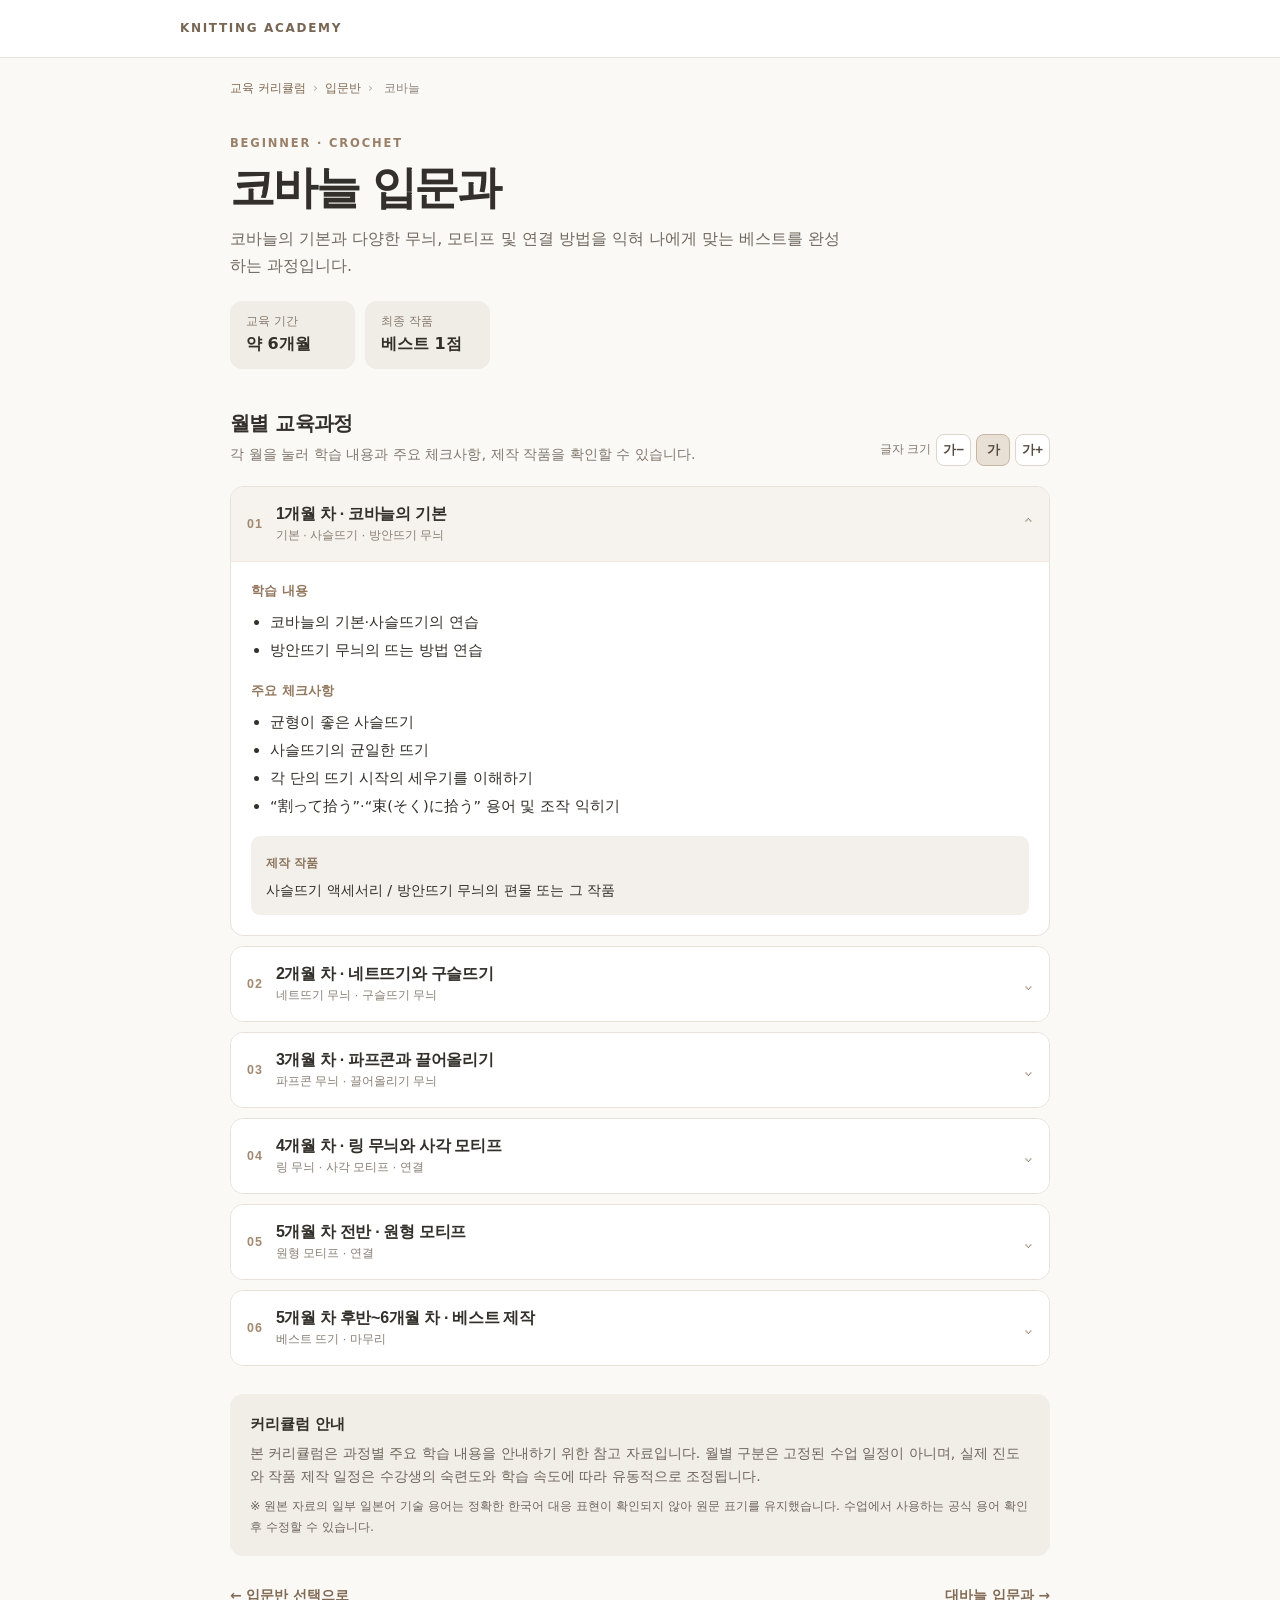
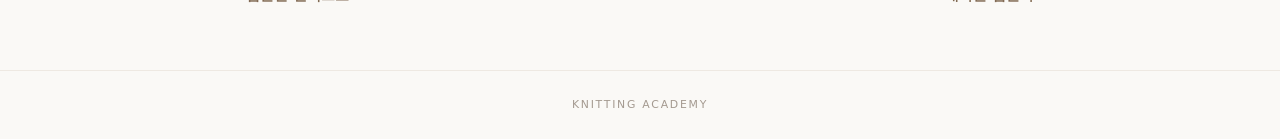
==== curriculum/beginner/crochet/index.html @ 8a8c35e0 "Add files via upload" ====
<!doctype html>
<html lang="ko"><head><meta charset="utf-8"><meta name="viewport" content="width=device-width,initial-scale=1"><title>코바늘 입문과 | 니팅 아카데미</title><link rel="stylesheet" href="../../../assets/style.css"><script defer src="../../../assets/course.js"></script></head>
<body><header class="site-head"><a class="brand" href="../../../index.html">KNITTING ACADEMY</a></header><main class="wrap">
<nav class="crumb"><a href="../../../index.html">교육 커리큘럼</a><span>›</span><a href="../index.html">입문반</a><span>›</span> 코바늘</nav>
<section class="hero compact"><p class="eyebrow">BEGINNER · CROCHET</p><h1>코바늘 입문과</h1><p class="lead">코바늘의 기본과 다양한 무늬, 모티프 및 연결 방법을 익혀 나에게 맞는 베스트를 완성하는 과정입니다.</p><div class="facts"><div><small>교육 기간</small><strong>약 6개월</strong></div><div><small>최종 작품</small><strong>베스트 1점</strong></div></div></section>
<section class="intro course-intro"><div><h2>월별 교육과정</h2><p>각 월을 눌러 학습 내용과 주요 체크사항, 제작 작품을 확인할 수 있습니다.</p></div><div class="font-tools" aria-label="글자 크기 조절"><span>글자 크기</span><button data-font="small" aria-label="글자 작게">가−</button><button data-font="normal" class="selected" aria-label="글자 보통">가</button><button data-font="large" aria-label="글자 크게">가+</button></div></section>
<div id="course-list" class="course-list">
<article class="month open"><button class="month-toggle" aria-expanded="true"><span class="month-no">01</span><span class="month-heading"><strong>1개월 차 · 코바늘의 기본</strong><small>기본 · 사슬뜨기 · 방안뜨기 무늬</small></span><span class="chevron">⌃</span></button><div class="month-content"><h3>학습 내용</h3><ul><li>코바늘의 기본·사슬뜨기의 연습</li><li>방안뜨기 무늬의 뜨는 방법 연습</li></ul><h3>주요 체크사항</h3><ul><li>균형이 좋은 사슬뜨기</li><li>사슬뜨기의 균일한 뜨기</li><li>각 단의 뜨기 시작의 세우기를 이해하기</li><li>“割って拾う”·“束(そく)に拾う” 용어 및 조작 익히기</li></ul><div class="work"><b>제작 작품</b><p>사슬뜨기 액세서리 / 방안뜨기 무늬의 편물 또는 그 작품</p></div></div></article>
<article class="month"><button class="month-toggle" aria-expanded="false"><span class="month-no">02</span><span class="month-heading"><strong>2개월 차 · 네트뜨기와 구슬뜨기</strong><small>네트뜨기 무늬 · 구슬뜨기 무늬</small></span><span class="chevron">⌄</span></button><div class="month-content" hidden><h3>학습 내용</h3><ul><li>네트뜨기 무늬의 뜨는 방법 연습</li><li>구슬뜨기 무늬의 뜨는 방법 연습</li></ul><h3>주요 체크사항</h3><ul><li>주운 코의 뒷면과 사슬코 2코를 줍는 방법 확인</li><li>균형이 좋은 네트뜨기</li><li>구슬뜨기 뜨는 방법 익히기</li><li>구슬뜨기 무늬에서 코를 줍는 위치 확인</li></ul><div class="work"><b>제작 작품</b><p>네트뜨기 무늬의 편물 또는 작품 / 구슬뜨기 무늬의 편물 또는 작품</p></div></div></article>
<article class="month"><button class="month-toggle" aria-expanded="false"><span class="month-no">03</span><span class="month-heading"><strong>3개월 차 · 파프콘과 끌어올리기</strong><small>파프콘 무늬 · 끌어올리기 무늬</small></span><span class="chevron">⌄</span></button><div class="month-content" hidden><h3>학습 내용</h3><ul><li>파프콘 무늬의 뜨는 방법 연습</li><li>끌어올리기 무늬의 뜨는 방법 연습</li></ul><h3>주요 체크사항</h3><ul><li>파프콘 뜨기의 앞면과 뒷면 뜨는 방법 익히기</li><li>마무리 기술(돗자리뜨기)</li><li>가장자리 뜨기의 코 줍는 방법</li><li>겉끌어올리기뜨기와 안끌어올리기뜨기 방법 익히기</li></ul><div class="work"><b>제작 작품</b><p>파프콘 무늬의 편물 또는 작품 / 끌어올리기 무늬의 편물 또는 작품</p></div></div></article>
<article class="month"><button class="month-toggle" aria-expanded="false"><span class="month-no">04</span><span class="month-heading"><strong>4개월 차 · 링 무늬와 사각 모티프</strong><small>링 무늬 · 사각 모티프 · 연결</small></span><span class="chevron">⌄</span></button><div class="month-content" hidden><h3>학습 내용</h3><ul><li>링 무늬의 뜨는 방법 연습</li><li>사각 모티프의 뜨는 방법과 연결 방법 연습</li></ul><h3>주요 체크사항</h3><ul><li>크기가 고른 링뜨기</li><li>코를 비스듬히 줍는 방법 익히기</li><li>세밀한 뜨기의 테두리뜨기, 비스듬히 뜨기 익히기</li><li>모티프의 뜨는 코 익히기</li><li>사각 모티프 연결 방법 익히기</li></ul><div class="work"><b>제작 작품</b><p>링 무늬의 편물 또는 작품 / 사각 모티프의 편물 또는 작품</p></div></div></article>
<article class="month"><button class="month-toggle" aria-expanded="false"><span class="month-no">05</span><span class="month-heading"><strong>5개월 차 전반 · 원형 모티프</strong><small>원형 모티프 · 연결</small></span><span class="chevron">⌄</span></button><div class="month-content" hidden><h3>학습 내용</h3><ul><li>원형 모티프의 뜨는 방법과 연결 방법 연습</li></ul><h3>주요 체크사항</h3><ul><li>뜨면서 연결하는 원형 모티프의 모티프 연결 방법 익히기</li><li>모티프 4장이 모이는 모서리의 빼뜨기 방법 이해하기</li></ul><div class="work"><b>제작 작품</b><p>원형 모티프의 편물 또는 작품</p></div></div></article>
<article class="month"><button class="month-toggle" aria-expanded="false"><span class="month-no">06</span><span class="month-heading"><strong>5개월 차 후반~6개월 차 · 베스트 제작</strong><small>베스트 뜨기 · 마무리</small></span><span class="chevron">⌄</span></button><div class="month-content" hidden><h3>학습 내용</h3><ul><li>베스트의 뜨는 방법과 마무리 연습</li></ul><h3>주요 체크사항</h3><ul><li>옷을 뜰 때의 코바늘뜨기 기초지식 익히기</li><li>간단한 사이즈 조정을 응용하여 자신의 사이즈 베스트 만들기</li></ul><div class="work"><b>제작 작품</b><p>베스트 1점</p></div></div></article>
</div>
<section class="note"><h3>커리큘럼 안내</h3><p>본 커리큘럼은 과정별 주요 학습 내용을 안내하기 위한 참고 자료입니다. 월별 구분은 고정된 수업 일정이 아니며, 실제 진도와 작품 제작 일정은 수강생의 숙련도와 학습 속도에 따라 유동적으로 조정됩니다.</p><p class="source-note">※ 원본 자료의 일부 일본어 기술 용어는 정확한 한국어 대응 표현이 확인되지 않아 원문 표기를 유지했습니다. 수업에서 사용하는 공식 용어 확인 후 수정할 수 있습니다.</p></section>
<div class="page-nav"><a href="../index.html">← 입문반 선택으로</a><a href="../knitting/index.html">대바늘 입문과 →</a></div></main><footer>KNITTING ACADEMY</footer></body></html>
---- assets/style.css ----
*{box-sizing:border-box}html{font-size:16px}body{margin:0;background:#faf9f6;color:#332f2a;font-family:system-ui,-apple-system,"Noto Sans KR",sans-serif;line-height:1.65}.site-head{height:58px;border-bottom:1px solid #e9e3da;background:#fff;display:flex;align-items:center;padding:0 max(22px,calc((100% - 920px)/2))}.brand{font-size:.75rem;font-weight:800;letter-spacing:.14em;color:#776653;text-decoration:none}.wrap{width:min(100% - 36px,820px);margin:0 auto 64px}.hero{padding:54px 0 34px}.hero.compact{padding:35px 0 26px}.eyebrow{font-size:.72rem;letter-spacing:.16em;font-weight:750;color:#9a8068;margin:0 0 8px}.hero h1{font-size:clamp(2rem,7vw,2.8rem);line-height:1.2;letter-spacing:-.05em;margin:0 0 12px}.lead{color:#71695f;max-width:620px;margin:0;font-size:1rem}.intro{margin:12px 0 20px}.intro h2{font-size:1.25rem;margin:0 0 3px;letter-spacing:-.03em}.intro p{margin:0;color:#81786e;font-size:.9rem}.stage-grid,.choice-grid{display:grid;gap:14px}.stage-card,.choice-card{display:block;background:#fff;border:1px solid #e9e2d9;border-radius:16px;color:inherit;text-decoration:none;overflow:hidden;transition:transform .15s,border-color .15s}.stage-card{padding:24px}.stage-card:hover,.choice-card:hover{transform:translateY(-2px);border-color:#bba58e}.tag{font-size:.68rem;letter-spacing:.12em;color:#9a8068;font-weight:800}.stage-card h2,.choice-body h2{margin:7px 0;font-size:1.35rem;letter-spacing:-.03em}.stage-card p,.choice-body p{color:#756d64;margin:0 0 14px}.arrow{font-size:.9rem;color:#866b50;font-weight:700}.stage-card small{display:block;color:#9b938a;margin-top:12px}.choice-art{height:132px;display:flex;align-items:center;justify-content:center;font-size:1.15rem;letter-spacing:.25em;font-weight:800;color:#fff}.needles{background:linear-gradient(120deg,#a88c75,#d0bda7)}.hook{background:linear-gradient(120deg,#8c8277,#c1b2a1)}.choice-body{padding:20px}.line{display:flex;justify-content:space-between;align-items:center;gap:10px}.line h2{margin:0 0 8px}.duration{white-space:nowrap;font-size:.72rem;background:#f2eee8;color:#76634f;padding:5px 9px;border-radius:30px}.choice-body ul{padding-left:19px;color:#71695f;font-size:.88rem;margin:0 0 18px}.note{background:#f1ede7;border-radius:13px;padding:18px 20px;margin:28px 0}.note h3{font-size:.95rem;margin:0 0 5px}.note p{font-size:.87rem;color:#6f675e;margin:0}.source-note{margin-top:8px!important;font-size:.78rem!important}.crumb{padding-top:20px;font-size:.78rem;color:#91877d}.crumb a,.back-link,.page-nav a{color:#826b54;text-decoration:none}.crumb span{padding:0 7px;color:#b4aaa0}.facts{display:flex;gap:10px;margin-top:22px}.facts div{background:#f0ece6;border-radius:12px;padding:11px 16px;min-width:125px}.facts small{display:block;color:#887d71;font-size:.72rem}.facts strong{font-size:1rem}.course-intro{display:flex;align-items:end;justify-content:space-between;gap:12px;flex-wrap:wrap}.font-tools{display:flex;align-items:center;gap:5px;color:#82786e;font-size:.75rem}.font-tools button{border:1px solid #ded6cc;background:#fff;border-radius:8px;min-width:34px;height:32px;color:#554b41;font-weight:700}.font-tools button.selected{background:#e9e0d5;border-color:#c8b6a3}.course-list{display:grid;gap:10px}.month{background:#fff;border:1px solid #e8e1d8;border-radius:13px;overflow:hidden}.month-toggle{width:100%;border:0;background:#fff;padding:17px 16px;display:flex;align-items:center;gap:13px;text-align:left;color:inherit;cursor:pointer}.month.open .month-toggle{background:#f6f2ed}.month-no{font-size:.78rem;font-weight:800;color:#a28a72;letter-spacing:.08em}.month-heading{display:grid;gap:2px;flex:1}.month-heading strong{font-size:1rem;letter-spacing:-.02em}.month-heading small{font-size:.78rem;color:#887f75}.chevron{font-size:1.2rem;color:#8d7a66}.month-content{padding:18px 20px 20px;border-top:1px solid #eee8e0}.month-content[hidden]{display:none}.month-content h3{font-size:.83rem;color:#92785e;margin:0 0 6px}.month-content ul{margin:0 0 16px;padding-left:19px;font-size:.91rem}.month-content li{padding:2px 0}.work{background:#f3f0eb;padding:13px 15px;border-radius:9px}.work b{font-size:.78rem;color:#8a735b}.work p{margin:3px 0 0;font-size:.9rem}.page-nav{display:flex;justify-content:space-between;gap:12px;margin-top:26px;font-size:.86rem;font-weight:650}.back-link{display:inline-block;margin:22px 0;font-size:.88rem}footer{text-align:center;padding:25px;color:#a49a90;font-size:.68rem;letter-spacing:.16em;border-top:1px solid #eee9e2}body.font-small .month-content{font-size:.86rem}body.font-large .month-content{font-size:1.12rem}body.font-large .month-content ul,body.font-large .work p{font-size:1.08rem}@media(min-width:680px){.stage-grid{grid-template-columns:repeat(3,1fr)}.choice-grid{grid-template-columns:repeat(2,1fr)}.choice-art{height:155px}.hero{padding-top:70px}}@media(max-width:420px){.wrap{width:calc(100% - 28px)}.month-toggle{padding:15px 12px;gap:9px}.month-heading strong{font-size:.93rem}.month-heading small{font-size:.72rem}.month-content{padding:16px}.facts div{flex:1}.line{align-items:flex-start;flex-direction:column;gap:0}}
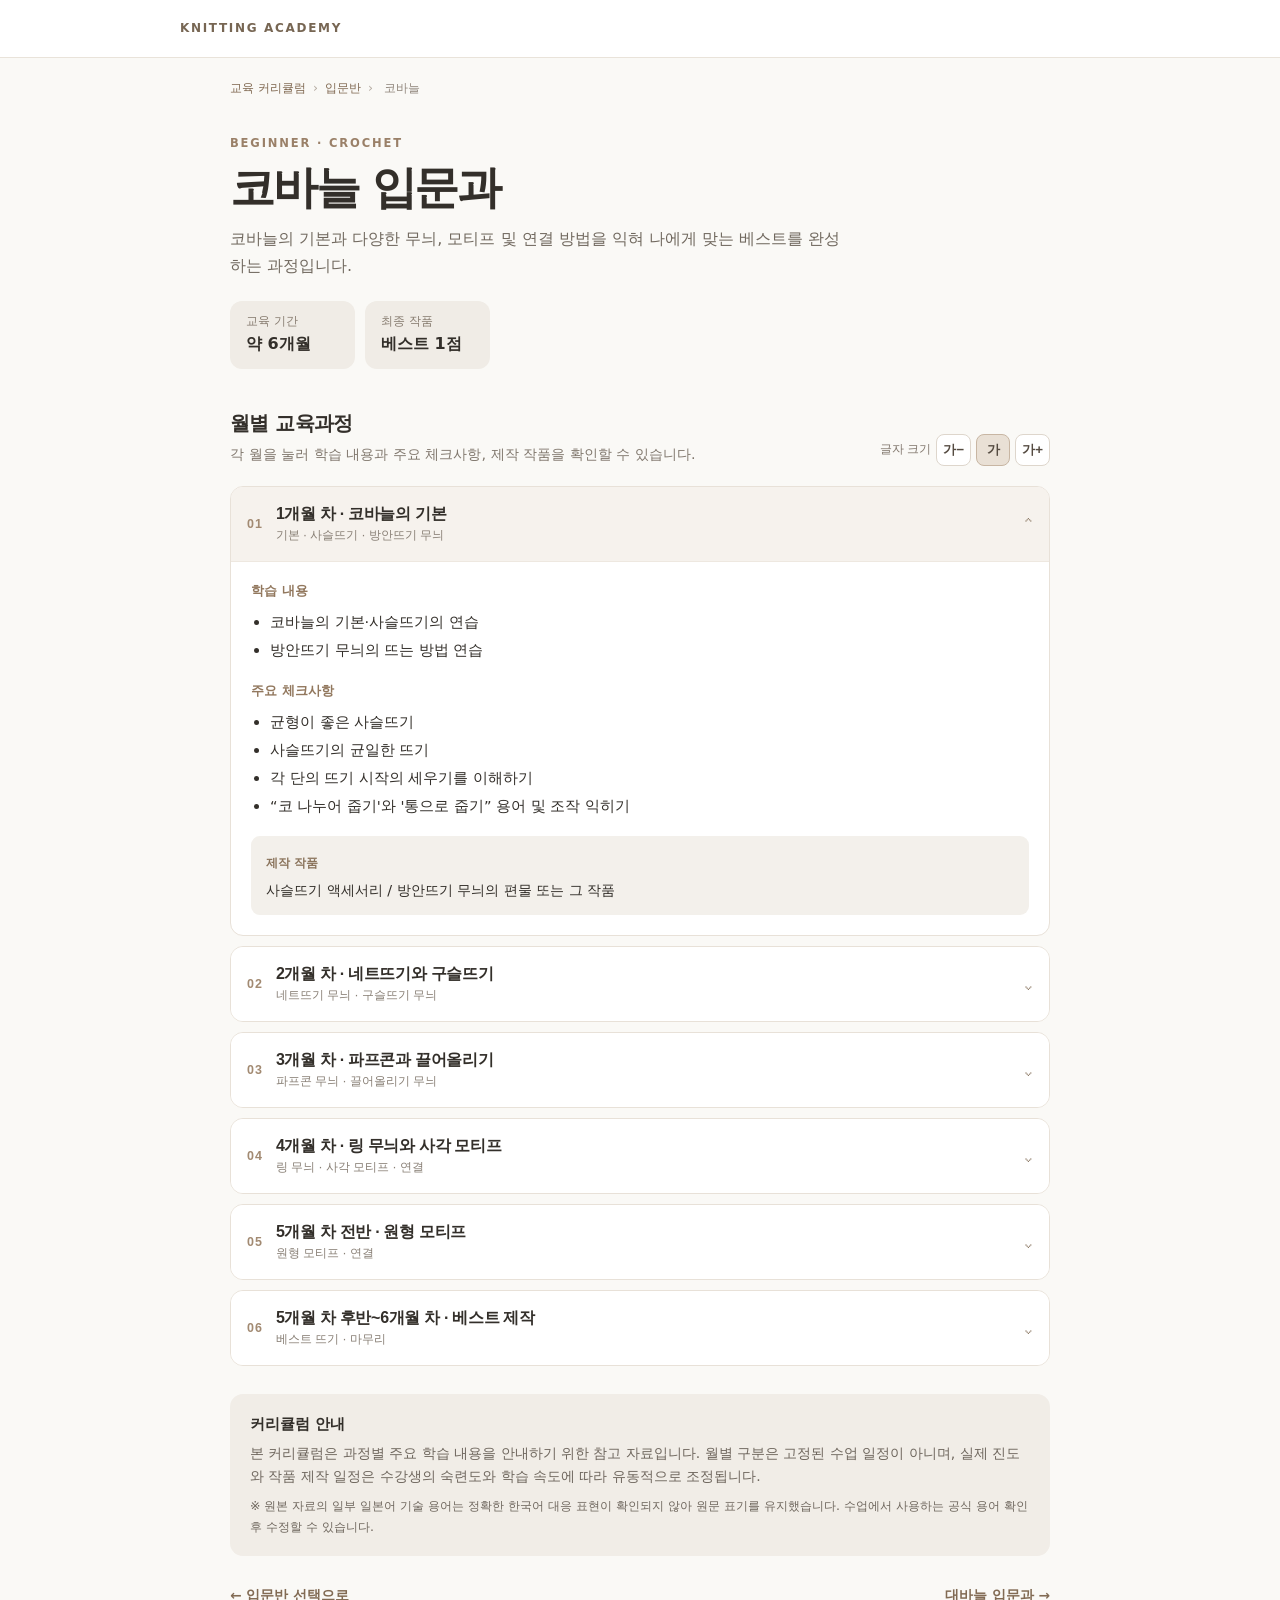
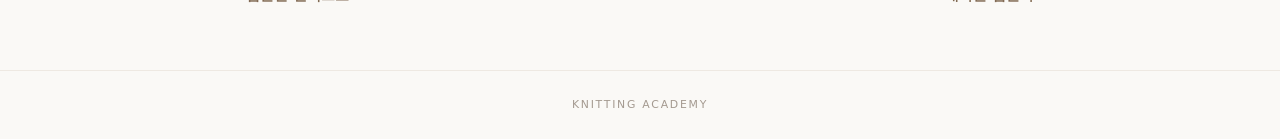
==== commit 4acb9767: "Update index.html" ====
--- a/curriculum/beginner/crochet/index.html
+++ b/curriculum/beginner/crochet/index.html
@@ -5,7 +5,7 @@
 <section class="hero compact"><p class="eyebrow">BEGINNER · CROCHET</p><h1>코바늘 입문과</h1><p class="lead">코바늘의 기본과 다양한 무늬, 모티프 및 연결 방법을 익혀 나에게 맞는 베스트를 완성하는 과정입니다.</p><div class="facts"><div><small>교육 기간</small><strong>약 6개월</strong></div><div><small>최종 작품</small><strong>베스트 1점</strong></div></div></section>
 <section class="intro course-intro"><div><h2>월별 교육과정</h2><p>각 월을 눌러 학습 내용과 주요 체크사항, 제작 작품을 확인할 수 있습니다.</p></div><div class="font-tools" aria-label="글자 크기 조절"><span>글자 크기</span><button data-font="small" aria-label="글자 작게">가−</button><button data-font="normal" class="selected" aria-label="글자 보통">가</button><button data-font="large" aria-label="글자 크게">가+</button></div></section>
 <div id="course-list" class="course-list">
-<article class="month open"><button class="month-toggle" aria-expanded="true"><span class="month-no">01</span><span class="month-heading"><strong>1개월 차 · 코바늘의 기본</strong><small>기본 · 사슬뜨기 · 방안뜨기 무늬</small></span><span class="chevron">⌃</span></button><div class="month-content"><h3>학습 내용</h3><ul><li>코바늘의 기본·사슬뜨기의 연습</li><li>방안뜨기 무늬의 뜨는 방법 연습</li></ul><h3>주요 체크사항</h3><ul><li>균형이 좋은 사슬뜨기</li><li>사슬뜨기의 균일한 뜨기</li><li>각 단의 뜨기 시작의 세우기를 이해하기</li><li>“割って拾う”·“束(そく)に拾う” 용어 및 조작 익히기</li></ul><div class="work"><b>제작 작품</b><p>사슬뜨기 액세서리 / 방안뜨기 무늬의 편물 또는 그 작품</p></div></div></article>
+<article class="month open"><button class="month-toggle" aria-expanded="true"><span class="month-no">01</span><span class="month-heading"><strong>1개월 차 · 코바늘의 기본</strong><small>기본 · 사슬뜨기 · 방안뜨기 무늬</small></span><span class="chevron">⌃</span></button><div class="month-content"><h3>학습 내용</h3><ul><li>코바늘의 기본·사슬뜨기의 연습</li><li>방안뜨기 무늬의 뜨는 방법 연습</li></ul><h3>주요 체크사항</h3><ul><li>균형이 좋은 사슬뜨기</li><li>사슬뜨기의 균일한 뜨기</li><li>각 단의 뜨기 시작의 세우기를 이해하기</li><li>“코 나누어 줍기'와 '통으로 줍기” 용어 및 조작 익히기</li></ul><div class="work"><b>제작 작품</b><p>사슬뜨기 액세서리 / 방안뜨기 무늬의 편물 또는 그 작품</p></div></div></article>
 <article class="month"><button class="month-toggle" aria-expanded="false"><span class="month-no">02</span><span class="month-heading"><strong>2개월 차 · 네트뜨기와 구슬뜨기</strong><small>네트뜨기 무늬 · 구슬뜨기 무늬</small></span><span class="chevron">⌄</span></button><div class="month-content" hidden><h3>학습 내용</h3><ul><li>네트뜨기 무늬의 뜨는 방법 연습</li><li>구슬뜨기 무늬의 뜨는 방법 연습</li></ul><h3>주요 체크사항</h3><ul><li>주운 코의 뒷면과 사슬코 2코를 줍는 방법 확인</li><li>균형이 좋은 네트뜨기</li><li>구슬뜨기 뜨는 방법 익히기</li><li>구슬뜨기 무늬에서 코를 줍는 위치 확인</li></ul><div class="work"><b>제작 작품</b><p>네트뜨기 무늬의 편물 또는 작품 / 구슬뜨기 무늬의 편물 또는 작품</p></div></div></article>
 <article class="month"><button class="month-toggle" aria-expanded="false"><span class="month-no">03</span><span class="month-heading"><strong>3개월 차 · 파프콘과 끌어올리기</strong><small>파프콘 무늬 · 끌어올리기 무늬</small></span><span class="chevron">⌄</span></button><div class="month-content" hidden><h3>학습 내용</h3><ul><li>파프콘 무늬의 뜨는 방법 연습</li><li>끌어올리기 무늬의 뜨는 방법 연습</li></ul><h3>주요 체크사항</h3><ul><li>파프콘 뜨기의 앞면과 뒷면 뜨는 방법 익히기</li><li>마무리 기술(돗자리뜨기)</li><li>가장자리 뜨기의 코 줍는 방법</li><li>겉끌어올리기뜨기와 안끌어올리기뜨기 방법 익히기</li></ul><div class="work"><b>제작 작품</b><p>파프콘 무늬의 편물 또는 작품 / 끌어올리기 무늬의 편물 또는 작품</p></div></div></article>
 <article class="month"><button class="month-toggle" aria-expanded="false"><span class="month-no">04</span><span class="month-heading"><strong>4개월 차 · 링 무늬와 사각 모티프</strong><small>링 무늬 · 사각 모티프 · 연결</small></span><span class="chevron">⌄</span></button><div class="month-content" hidden><h3>학습 내용</h3><ul><li>링 무늬의 뜨는 방법 연습</li><li>사각 모티프의 뜨는 방법과 연결 방법 연습</li></ul><h3>주요 체크사항</h3><ul><li>크기가 고른 링뜨기</li><li>코를 비스듬히 줍는 방법 익히기</li><li>세밀한 뜨기의 테두리뜨기, 비스듬히 뜨기 익히기</li><li>모티프의 뜨는 코 익히기</li><li>사각 모티프 연결 방법 익히기</li></ul><div class="work"><b>제작 작품</b><p>링 무늬의 편물 또는 작품 / 사각 모티프의 편물 또는 작품</p></div></div></article>
@@ -13,4 +13,4 @@
 <article class="month"><button class="month-toggle" aria-expanded="false"><span class="month-no">06</span><span class="month-heading"><strong>5개월 차 후반~6개월 차 · 베스트 제작</strong><small>베스트 뜨기 · 마무리</small></span><span class="chevron">⌄</span></button><div class="month-content" hidden><h3>학습 내용</h3><ul><li>베스트의 뜨는 방법과 마무리 연습</li></ul><h3>주요 체크사항</h3><ul><li>옷을 뜰 때의 코바늘뜨기 기초지식 익히기</li><li>간단한 사이즈 조정을 응용하여 자신의 사이즈 베스트 만들기</li></ul><div class="work"><b>제작 작품</b><p>베스트 1점</p></div></div></article>
 </div>
 <section class="note"><h3>커리큘럼 안내</h3><p>본 커리큘럼은 과정별 주요 학습 내용을 안내하기 위한 참고 자료입니다. 월별 구분은 고정된 수업 일정이 아니며, 실제 진도와 작품 제작 일정은 수강생의 숙련도와 학습 속도에 따라 유동적으로 조정됩니다.</p><p class="source-note">※ 원본 자료의 일부 일본어 기술 용어는 정확한 한국어 대응 표현이 확인되지 않아 원문 표기를 유지했습니다. 수업에서 사용하는 공식 용어 확인 후 수정할 수 있습니다.</p></section>
-<div class="page-nav"><a href="../index.html">← 입문반 선택으로</a><a href="../knitting/index.html">대바늘 입문과 →</a></div></main><footer>KNITTING ACADEMY</footer></body></html>+<div class="page-nav"><a href="../index.html">← 입문반 선택으로</a><a href="../knitting/index.html">대바늘 입문과 →</a></div></main><footer>KNITTING ACADEMY</footer></body></html>
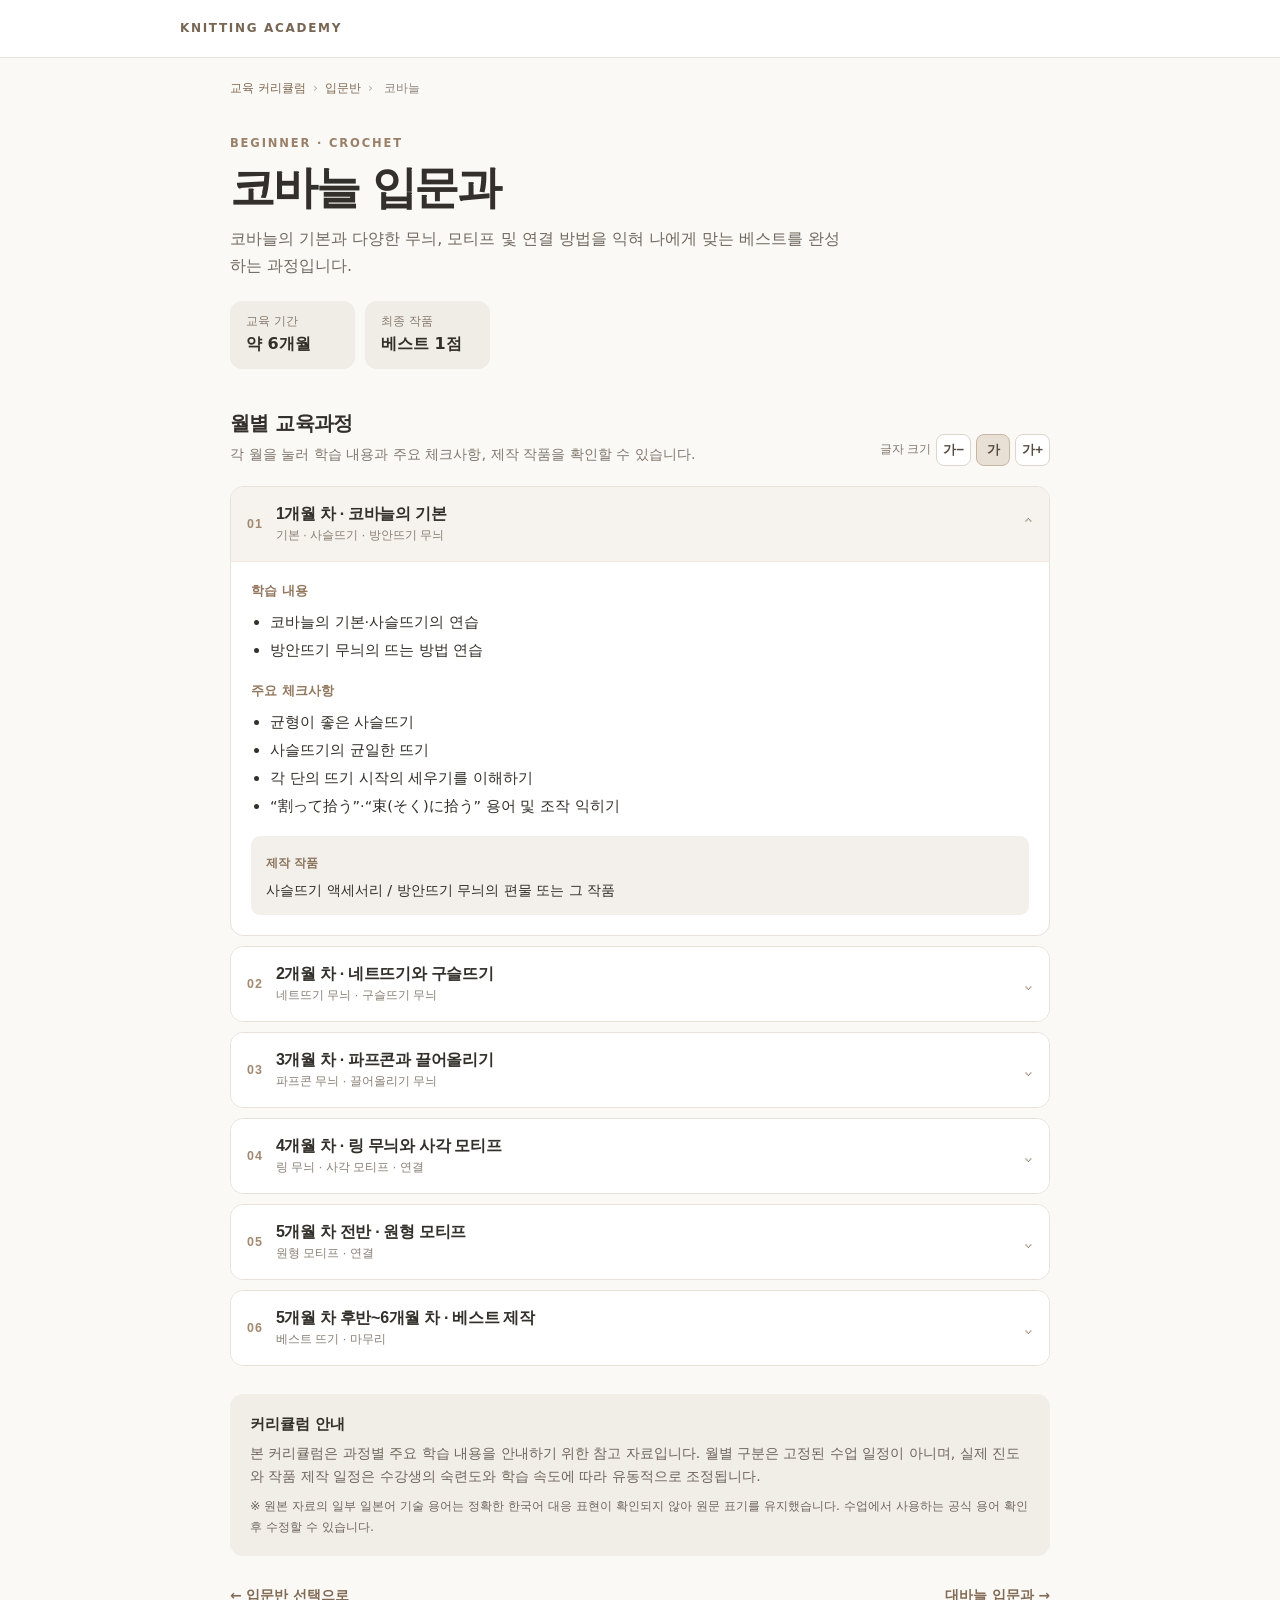
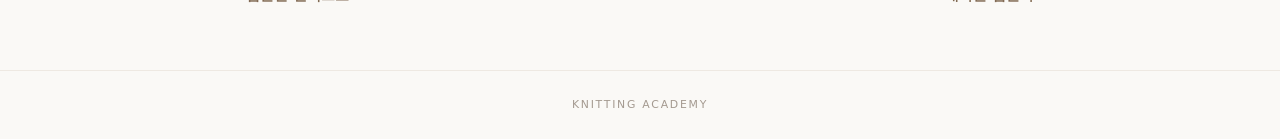
==== commit 7b2fc9bf: "Add files via upload" ====
--- a/curriculum/beginner/crochet/index.html
+++ b/curriculum/beginner/crochet/index.html
@@ -5,7 +5,7 @@
 <section class="hero compact"><p class="eyebrow">BEGINNER · CROCHET</p><h1>코바늘 입문과</h1><p class="lead">코바늘의 기본과 다양한 무늬, 모티프 및 연결 방법을 익혀 나에게 맞는 베스트를 완성하는 과정입니다.</p><div class="facts"><div><small>교육 기간</small><strong>약 6개월</strong></div><div><small>최종 작품</small><strong>베스트 1점</strong></div></div></section>
 <section class="intro course-intro"><div><h2>월별 교육과정</h2><p>각 월을 눌러 학습 내용과 주요 체크사항, 제작 작품을 확인할 수 있습니다.</p></div><div class="font-tools" aria-label="글자 크기 조절"><span>글자 크기</span><button data-font="small" aria-label="글자 작게">가−</button><button data-font="normal" class="selected" aria-label="글자 보통">가</button><button data-font="large" aria-label="글자 크게">가+</button></div></section>
 <div id="course-list" class="course-list">
-<article class="month open"><button class="month-toggle" aria-expanded="true"><span class="month-no">01</span><span class="month-heading"><strong>1개월 차 · 코바늘의 기본</strong><small>기본 · 사슬뜨기 · 방안뜨기 무늬</small></span><span class="chevron">⌃</span></button><div class="month-content"><h3>학습 내용</h3><ul><li>코바늘의 기본·사슬뜨기의 연습</li><li>방안뜨기 무늬의 뜨는 방법 연습</li></ul><h3>주요 체크사항</h3><ul><li>균형이 좋은 사슬뜨기</li><li>사슬뜨기의 균일한 뜨기</li><li>각 단의 뜨기 시작의 세우기를 이해하기</li><li>“코 나누어 줍기'와 '통으로 줍기” 용어 및 조작 익히기</li></ul><div class="work"><b>제작 작품</b><p>사슬뜨기 액세서리 / 방안뜨기 무늬의 편물 또는 그 작품</p></div></div></article>
+<article class="month open"><button class="month-toggle" aria-expanded="true"><span class="month-no">01</span><span class="month-heading"><strong>1개월 차 · 코바늘의 기본</strong><small>기본 · 사슬뜨기 · 방안뜨기 무늬</small></span><span class="chevron">⌃</span></button><div class="month-content"><h3>학습 내용</h3><ul><li>코바늘의 기본·사슬뜨기의 연습</li><li>방안뜨기 무늬의 뜨는 방법 연습</li></ul><h3>주요 체크사항</h3><ul><li>균형이 좋은 사슬뜨기</li><li>사슬뜨기의 균일한 뜨기</li><li>각 단의 뜨기 시작의 세우기를 이해하기</li><li>“割って拾う”·“束(そく)に拾う” 용어 및 조작 익히기</li></ul><div class="work"><b>제작 작품</b><p>사슬뜨기 액세서리 / 방안뜨기 무늬의 편물 또는 그 작품</p></div></div></article>
 <article class="month"><button class="month-toggle" aria-expanded="false"><span class="month-no">02</span><span class="month-heading"><strong>2개월 차 · 네트뜨기와 구슬뜨기</strong><small>네트뜨기 무늬 · 구슬뜨기 무늬</small></span><span class="chevron">⌄</span></button><div class="month-content" hidden><h3>학습 내용</h3><ul><li>네트뜨기 무늬의 뜨는 방법 연습</li><li>구슬뜨기 무늬의 뜨는 방법 연습</li></ul><h3>주요 체크사항</h3><ul><li>주운 코의 뒷면과 사슬코 2코를 줍는 방법 확인</li><li>균형이 좋은 네트뜨기</li><li>구슬뜨기 뜨는 방법 익히기</li><li>구슬뜨기 무늬에서 코를 줍는 위치 확인</li></ul><div class="work"><b>제작 작품</b><p>네트뜨기 무늬의 편물 또는 작품 / 구슬뜨기 무늬의 편물 또는 작품</p></div></div></article>
 <article class="month"><button class="month-toggle" aria-expanded="false"><span class="month-no">03</span><span class="month-heading"><strong>3개월 차 · 파프콘과 끌어올리기</strong><small>파프콘 무늬 · 끌어올리기 무늬</small></span><span class="chevron">⌄</span></button><div class="month-content" hidden><h3>학습 내용</h3><ul><li>파프콘 무늬의 뜨는 방법 연습</li><li>끌어올리기 무늬의 뜨는 방법 연습</li></ul><h3>주요 체크사항</h3><ul><li>파프콘 뜨기의 앞면과 뒷면 뜨는 방법 익히기</li><li>마무리 기술(돗자리뜨기)</li><li>가장자리 뜨기의 코 줍는 방법</li><li>겉끌어올리기뜨기와 안끌어올리기뜨기 방법 익히기</li></ul><div class="work"><b>제작 작품</b><p>파프콘 무늬의 편물 또는 작품 / 끌어올리기 무늬의 편물 또는 작품</p></div></div></article>
 <article class="month"><button class="month-toggle" aria-expanded="false"><span class="month-no">04</span><span class="month-heading"><strong>4개월 차 · 링 무늬와 사각 모티프</strong><small>링 무늬 · 사각 모티프 · 연결</small></span><span class="chevron">⌄</span></button><div class="month-content" hidden><h3>학습 내용</h3><ul><li>링 무늬의 뜨는 방법 연습</li><li>사각 모티프의 뜨는 방법과 연결 방법 연습</li></ul><h3>주요 체크사항</h3><ul><li>크기가 고른 링뜨기</li><li>코를 비스듬히 줍는 방법 익히기</li><li>세밀한 뜨기의 테두리뜨기, 비스듬히 뜨기 익히기</li><li>모티프의 뜨는 코 익히기</li><li>사각 모티프 연결 방법 익히기</li></ul><div class="work"><b>제작 작품</b><p>링 무늬의 편물 또는 작품 / 사각 모티프의 편물 또는 작품</p></div></div></article>
@@ -13,4 +13,4 @@
 <article class="month"><button class="month-toggle" aria-expanded="false"><span class="month-no">06</span><span class="month-heading"><strong>5개월 차 후반~6개월 차 · 베스트 제작</strong><small>베스트 뜨기 · 마무리</small></span><span class="chevron">⌄</span></button><div class="month-content" hidden><h3>학습 내용</h3><ul><li>베스트의 뜨는 방법과 마무리 연습</li></ul><h3>주요 체크사항</h3><ul><li>옷을 뜰 때의 코바늘뜨기 기초지식 익히기</li><li>간단한 사이즈 조정을 응용하여 자신의 사이즈 베스트 만들기</li></ul><div class="work"><b>제작 작품</b><p>베스트 1점</p></div></div></article>
 </div>
 <section class="note"><h3>커리큘럼 안내</h3><p>본 커리큘럼은 과정별 주요 학습 내용을 안내하기 위한 참고 자료입니다. 월별 구분은 고정된 수업 일정이 아니며, 실제 진도와 작품 제작 일정은 수강생의 숙련도와 학습 속도에 따라 유동적으로 조정됩니다.</p><p class="source-note">※ 원본 자료의 일부 일본어 기술 용어는 정확한 한국어 대응 표현이 확인되지 않아 원문 표기를 유지했습니다. 수업에서 사용하는 공식 용어 확인 후 수정할 수 있습니다.</p></section>
-<div class="page-nav"><a href="../index.html">← 입문반 선택으로</a><a href="../knitting/index.html">대바늘 입문과 →</a></div></main><footer>KNITTING ACADEMY</footer></body></html>
+<div class="page-nav"><a href="../index.html">← 입문반 선택으로</a><a href="../knitting/index.html">대바늘 입문과 →</a></div></main><footer>KNITTING ACADEMY</footer></body></html>
